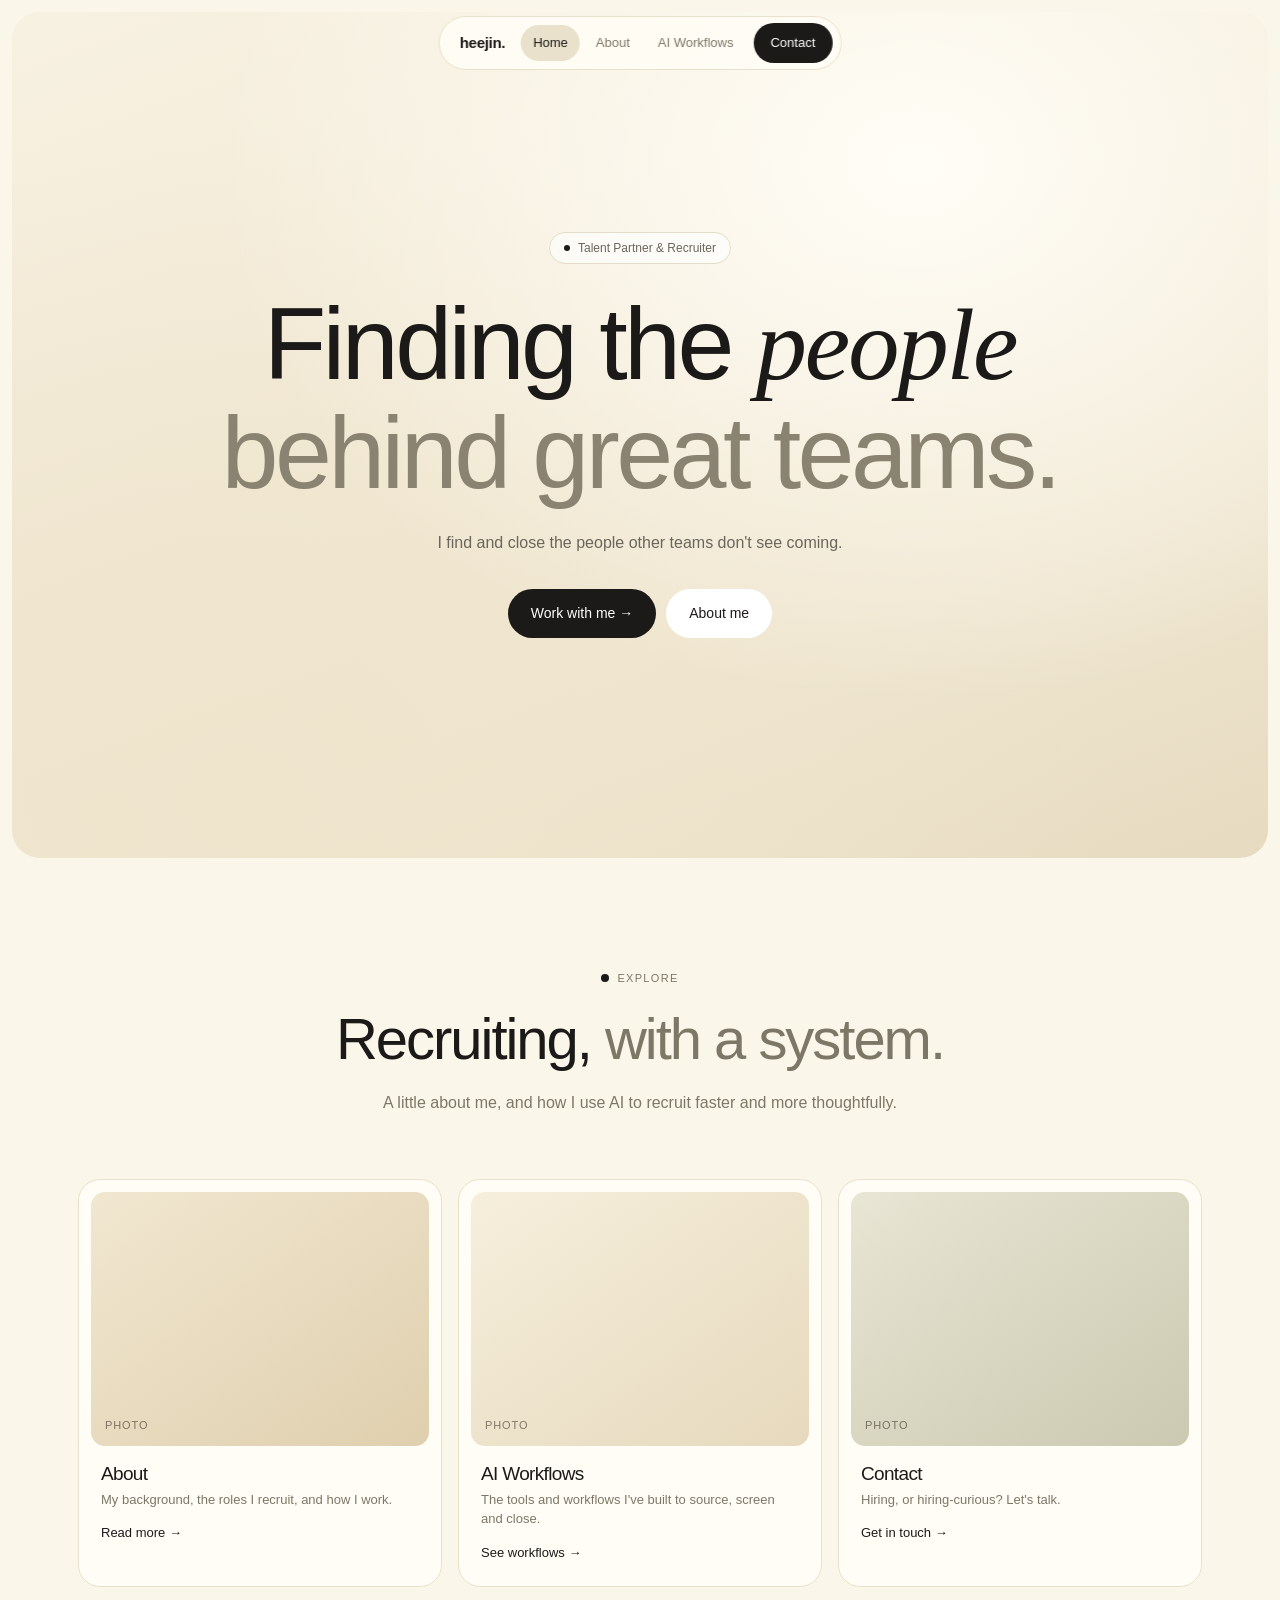
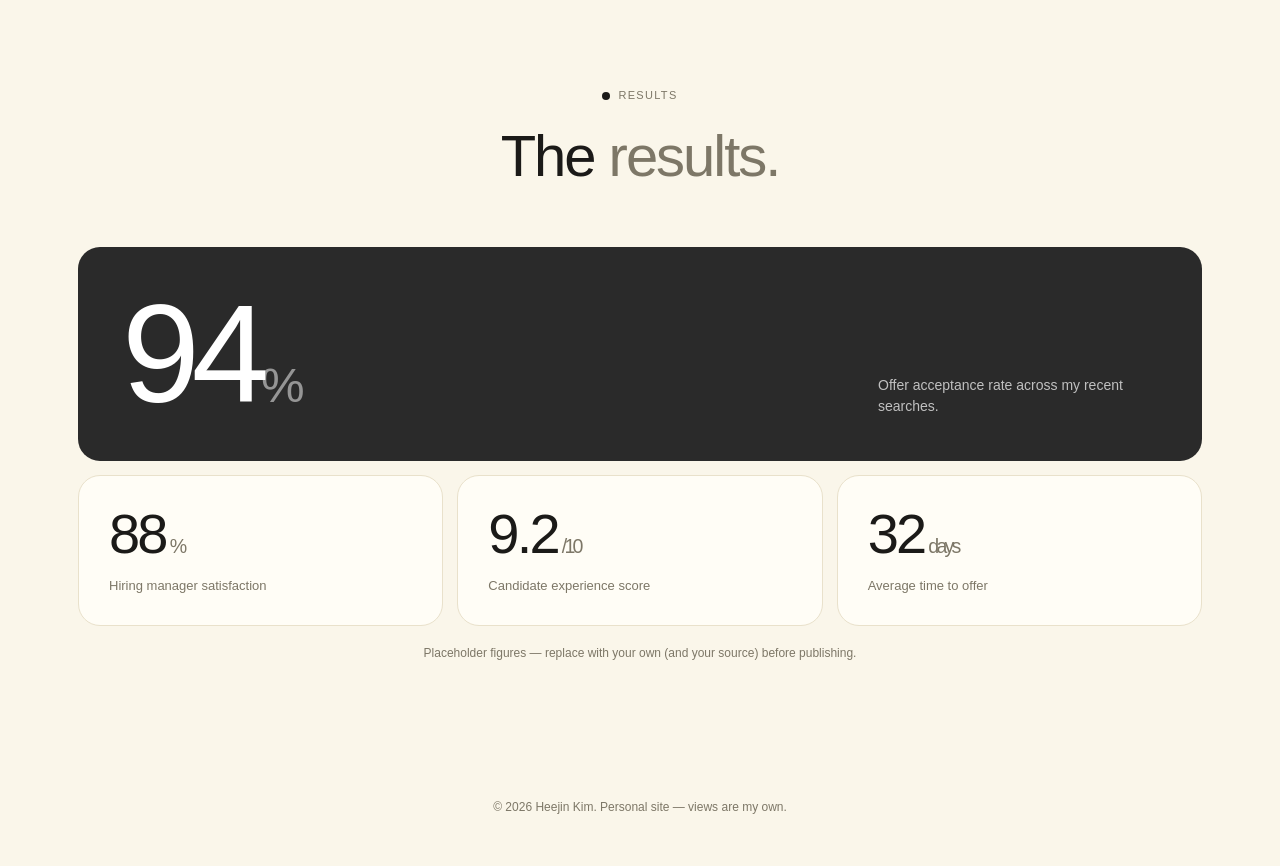
==== index.html @ 993a2339 "Add files via upload" ====
<!DOCTYPE html>
<html lang="en">
<head>
<meta charset="utf-8">
<meta name="viewport" content="width=device-width, initial-scale=1">
<meta http-equiv="Content-Security-Policy" content="default-src 'self'; style-src 'self' 'unsafe-inline'; img-src 'self' data:; script-src 'none'; object-src 'none'; base-uri 'none'; form-action 'none'">
<meta name="referrer" content="strict-origin-when-cross-origin">
<title>Heejin Kim — Talent Partner</title>
<meta name="description" content="Heejin Kim is a recruiter who builds great teams.">
<link rel="stylesheet" href="style.css">
</head>
<body>

<nav aria-label="Primary">
  <b>heejin.</b>
  <a class="l on" href="index.html" aria-current="page">Home</a>
  <a class="l" href="about.html">About</a>
  <a class="l" href="ai-workflows.html">AI Workflows</a>
  <a class="btn dark" href="contact.html">Contact</a>
</nav>

<header class="hero">
  <div class="in">
    <div class="pill">Talent Partner &amp; Recruiter</div>
    <h1>Finding the <em>people</em><br><span>behind great teams.</span></h1>
    <p>I find and close the people other teams don't see coming.</p>
    <div class="row">
      <a class="btn dark" href="contact.html">Work with me →</a>
      <a class="btn light" href="about.html">About me</a>
    </div>
  </div>
</header>

<section>
  <div class="wrap">
    <div class="eyebrow">Explore</div>
    <h2>Recruiting, <span>with a system.</span></h2>
    <p class="lede">A little about me, and how I use AI to recruit faster and more thoughtfully.</p>
    <div class="three">
      <a class="c" href="about.html"><div class="ph" data-label="Photo"></div><h3>About</h3><p>My background, the roles I recruit, and how I work.</p><span class="go">Read more →</span></a>
      <a class="c" href="ai-workflows.html"><div class="ph d2" data-label="Photo"></div><h3>AI Workflows</h3><p>The tools and workflows I've built to source, screen and close.</p><span class="go">See workflows →</span></a>
      <a class="c" href="contact.html"><div class="ph d3" data-label="Photo"></div><h3>Contact</h3><p>Hiring, or hiring-curious? Let's talk.</p><span class="go">Get in touch →</span></a>
    </div>
  </div>
</section>

<section style="padding-top:0">
  <div class="wrap">
    <div class="eyebrow">Results</div>
    <h2>The <span>results.</span></h2>
    <div class="num-hero">
      <div class="big">94<small>%</small></div>
      <p>Offer acceptance rate across my recent searches.</p>
    </div>
    <div class="stats">
      <div class="stat"><div class="n">88<small>%</small></div><p>Hiring manager satisfaction</p></div>
      <div class="stat"><div class="n">9.2<small>/10</small></div><p>Candidate experience score</p></div>
      <div class="stat"><div class="n">32<small>days</small></div><p>Average time to offer</p></div>
    </div>
    <p class="note">Placeholder figures — replace with your own (and your source) before publishing.</p>
  </div>
</section>

<footer>© 2026 Heejin Kim. Personal site — views are my own.</footer>
</body>
</html>
---- style.css ----
:root{
  --bg:#faf6ea; --card:#fffdf6; --ink:#1b1a18; --muted:#7d7767; --line:#e9e1cb;
  --tan:#d7b799; --dark:#2a2a2a; --radius:22px;
}
*{box-sizing:border-box;margin:0;padding:0}
html{scroll-behavior:smooth}
body{background:var(--bg);color:var(--ink);font-family:"Inter","Helvetica Neue",Helvetica,Arial,sans-serif;-webkit-font-smoothing:antialiased;line-height:1.5}
a{color:inherit;text-decoration:none}
.wrap{max-width:1180px;margin:0 auto;padding:0 28px}
section{padding:100px 0}
h1,h2,h3{font-weight:500;letter-spacing:-.035em;line-height:1.05}
h2{font-size:clamp(34px,5vw,58px);text-align:center}
h2 span{color:var(--muted)}
em{font-family:Georgia,"Times New Roman",serif;font-weight:400;letter-spacing:-.02em}
.eyebrow{display:flex;align-items:center;justify-content:center;gap:8px;font-size:11px;letter-spacing:.12em;text-transform:uppercase;color:var(--muted);margin-bottom:22px}
.eyebrow::before{content:"";width:8px;height:8px;border-radius:50%;background:var(--ink)}
.lede{max-width:560px;margin:22px auto 0;text-align:center;color:var(--muted);font-size:16px}
.btn{display:inline-flex;align-items:center;gap:8px;padding:13px 22px;border-radius:999px;font-size:14px;font-weight:500;border:1px solid transparent;transition:.2s}
.btn.dark{background:var(--ink);color:#fff}.btn.dark:hover{background:#000;transform:translateY(-1px)}
.btn.light{background:#fff;color:var(--ink)}.btn.light:hover{transform:translateY(-1px)}
.btn.ghost{border-color:var(--line);background:transparent}

/* nav */
nav{position:fixed;top:16px;left:50%;transform:translateX(-50%);z-index:10;display:flex;gap:4px;align-items:center;background:rgba(255,253,246,.85);backdrop-filter:blur(14px);border:1px solid var(--line);border-radius:999px;padding:6px 8px 6px 20px;white-space:nowrap}
nav b{font-weight:600;letter-spacing:-.02em;margin-right:12px;font-size:15px}
nav a.l{font-size:13px;color:var(--muted);padding:8px 12px;border-radius:999px}
nav a.l:hover,nav a.l.on{color:var(--ink)}
nav a.l.on{background:var(--line)}
nav .btn{padding:9px 16px;font-size:13px;margin-left:4px}

/* page header (inner pages) */
.phead{padding:170px 0 60px;text-align:center}
.phead h1{font-size:clamp(44px,7vw,92px)}
.phead h1 span{color:var(--muted)}

/* home hero */
.hero{margin:12px;border-radius:28px;min-height:94vh;display:flex;align-items:center;justify-content:center;text-align:center;color:var(--ink);position:relative;overflow:hidden;
  background:radial-gradient(ellipse at 72% 18%,#fffdf6 0%,transparent 55%),radial-gradient(ellipse at 18% 92%,#efe4cc 0%,transparent 60%),linear-gradient(160deg,#f7f1e1,#efe6d0 70%,#e6dbc0)}
.hero .in{position:relative;z-index:1;padding:0 24px}
.pill{display:inline-flex;gap:8px;align-items:center;background:rgba(255,255,255,.65);border:1px solid #e4dcc6;border-radius:999px;padding:6px 14px;font-size:12px;margin-bottom:26px;color:#6b665c}
.pill::before{content:"";width:6px;height:6px;border-radius:50%;background:var(--ink)}
.hero h1{font-size:clamp(46px,8vw,104px);color:var(--ink)}
.hero h1 span{color:#8a8372}
.hero p{max-width:460px;margin:24px auto 34px;color:#6b665c}
.hero .row{display:flex;gap:10px;justify-content:center;flex-wrap:wrap}
.logos{display:flex;gap:34px;justify-content:center;margin-top:60px;font-size:13px;color:#8a8372;flex-wrap:wrap;letter-spacing:.04em}

/* placeholders */
.ph{background:linear-gradient(145deg,#f1e7d0,#dfcfae);border-radius:16px;position:relative;overflow:hidden}
.ph::after{content:attr(data-label);position:absolute;left:14px;bottom:12px;font-size:11px;color:rgba(40,30,20,.55);letter-spacing:.08em;text-transform:uppercase}
.ph.d2{background:linear-gradient(145deg,#f6efdc,#e6d9bd)}
.ph.d3{background:linear-gradient(145deg,#e8e6d4,#cbc9b0)}

/* link cards (home) */
.three{display:grid;grid-template-columns:repeat(3,1fr);gap:16px;margin-top:64px}
.three .c{background:var(--card);border:1px solid var(--line);border-radius:var(--radius);padding:12px 12px 24px;transition:.2s;display:block}
a.c:hover{transform:translateY(-3px);border-color:#d6d0c2}
.three .ph{aspect-ratio:4/3;border-radius:14px}
.three h3{font-size:19px;margin:18px 10px 6px}
.three p{font-size:13px;color:var(--muted);margin:0 10px}
.three .go{display:block;font-size:13px;margin:14px 10px 0;font-weight:500}

/* numbers */
.num-hero{margin-top:60px;background:var(--dark);color:#fff;border-radius:var(--radius);padding:44px;display:flex;justify-content:space-between;align-items:flex-end;gap:30px;flex-wrap:wrap}
.num-hero .big{font-size:clamp(70px,12vw,140px);font-weight:300;letter-spacing:-.06em;line-height:.9}
.num-hero .big small{font-size:.35em;opacity:.5}
.num-hero p{max-width:280px;font-size:14px;opacity:.7}
.stats{display:grid;grid-template-columns:repeat(3,1fr);gap:14px;margin-top:14px}
.stat{background:var(--card);border:1px solid var(--line);border-radius:var(--radius);padding:30px}
.stat .n{font-size:56px;font-weight:300;letter-spacing:-.05em;line-height:1}
.stat .n small{font-size:.35em;color:var(--muted);margin-left:4px}
.stat p{color:var(--muted);font-size:13px;margin-top:14px}
.note{text-align:center;font-size:12px;color:var(--muted);margin-top:18px}

/* about */
.spec{display:grid;grid-template-columns:1fr 1fr;gap:56px;align-items:start}
.spec h2{text-align:left}
.spec .ph{aspect-ratio:4/5;border-radius:var(--radius)}
.spec .body p{color:var(--muted);margin-top:18px;max-width:480px}
.tags{display:flex;gap:8px;flex-wrap:wrap;margin:26px 0}
.tags span{font-size:11px;letter-spacing:.06em;text-transform:uppercase;border:1px solid var(--line);background:var(--card);padding:6px 12px;border-radius:8px;color:var(--muted)}
dl{display:grid;grid-template-columns:110px 1fr;gap:0;margin-top:30px}
dt,dd{padding:14px 0;border-top:1px solid var(--line);font-size:13px}
dt{color:var(--muted);text-transform:uppercase;letter-spacing:.08em;font-size:11px;padding-top:16px}
.team{display:grid;grid-template-columns:repeat(4,1fr);gap:16px;margin-top:64px}
.team .ph{aspect-ratio:3/4}
.team .ix{font-size:12px;color:#c7c2b6;margin-bottom:8px}
.team b{display:block;font-weight:500;font-size:15px;margin-top:12px}
.team span{font-size:12px;color:var(--muted)}
.vals{display:grid;grid-template-columns:repeat(3,1fr);gap:14px;margin-top:60px}
.vals div{background:var(--card);border:1px solid var(--line);border-radius:var(--radius);padding:30px}
.vals h3{font-size:20px;margin-bottom:10px}
.vals p{font-size:14px;color:var(--muted)}

/* AI workflows */
.wf{max-width:900px;margin:60px auto 0}
.w{display:grid;grid-template-columns:60px 1fr auto;gap:24px;padding:30px 0;border-top:1px solid var(--line);align-items:start}
.w:last-child{border-bottom:1px solid var(--line)}
.w .ix{font-size:12px;color:#b5b0a3;padding-top:6px}
.w h3{font-size:24px;margin-bottom:8px}
.w p{color:var(--muted);font-size:14px;max-width:520px}
.w .t{font-size:11px;border:1px solid var(--line);padding:4px 10px;border-radius:999px;color:var(--muted);white-space:nowrap}
.guard{margin:60px auto 0;max-width:900px;background:var(--dark);color:#fff;border-radius:var(--radius);padding:40px}
.guard h3{font-size:26px;margin-bottom:10px}
.guard p{opacity:.7;font-size:14px;max-width:560px}

/* contact */
.cta{background:var(--card);border:1px solid var(--line);border-radius:var(--radius);padding:64px 24px;text-align:center;max-width:800px;margin:0 auto}
.cta h2{font-size:clamp(32px,4.5vw,52px)}
.cta .row{display:flex;gap:10px;justify-content:center;margin-top:28px;flex-wrap:wrap}
footer{padding:36px 0 50px;text-align:center;font-size:12px;color:var(--muted)}

@media(max-width:860px){
  section{padding:70px 0}
  nav{padding-left:14px}nav b{display:none}
  nav a.l{padding:8px 9px;font-size:12px}
  .three,.stats,.vals{grid-template-columns:1fr}
  .team{grid-template-columns:1fr 1fr}
  .spec{grid-template-columns:1fr}
  .w{grid-template-columns:1fr;gap:8px}
  .xobj{width:60vw;right:-14%}.hero .sub{top:48%;max-width:60vw}
}
@media(prefers-reduced-motion:reduce){html{scroll-behavior:auto}.btn,.three .c{transition:none}}
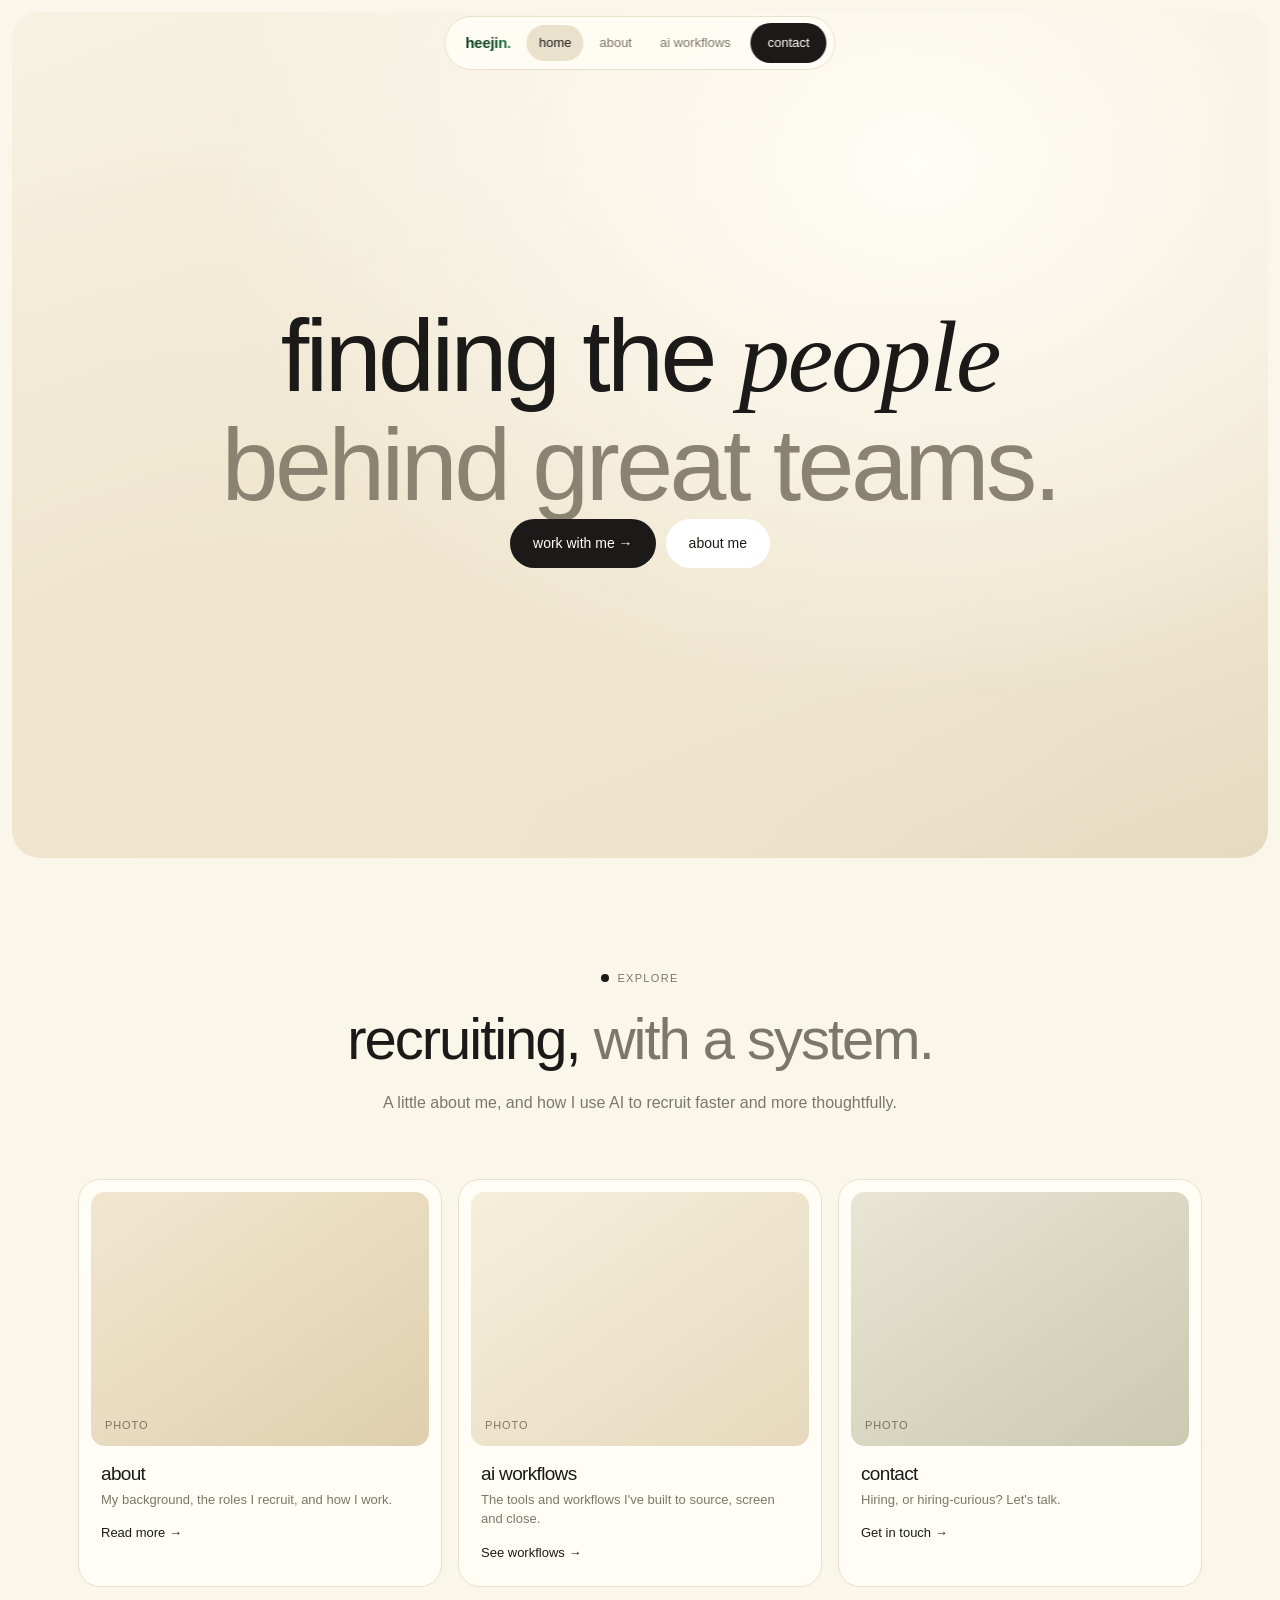
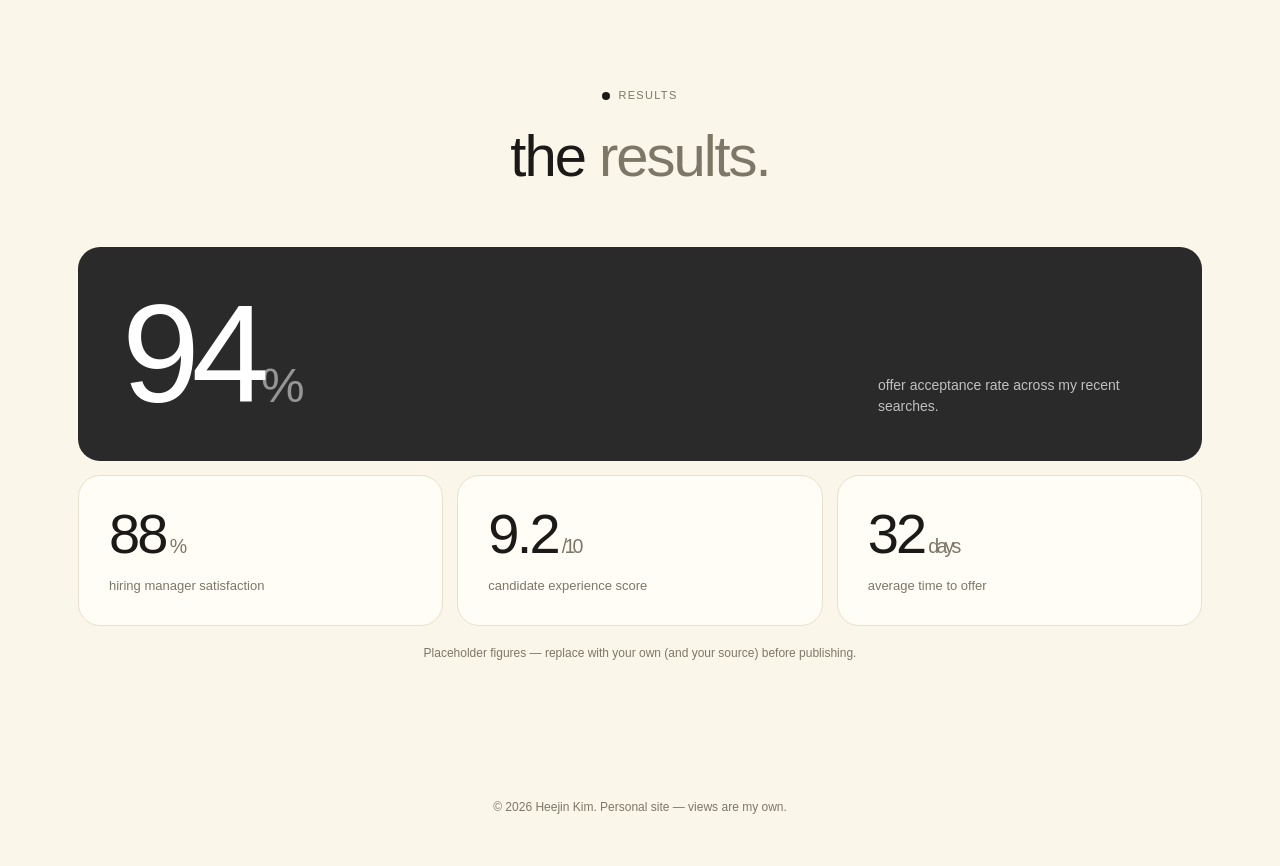
==== commit 33dcb377: "Add files via upload" ====
--- a/index.html
+++ b/index.html
@@ -12,7 +12,7 @@
 <body>
 
 <nav aria-label="Primary">
-  <b>heejin.</b>
+  <b class="name">heejin.</b>
   <a class="l on" href="index.html" aria-current="page">Home</a>
   <a class="l" href="about.html">About</a>
   <a class="l" href="ai-workflows.html">AI Workflows</a>
@@ -21,9 +21,7 @@
 
 <header class="hero">
   <div class="in">
-    <div class="pill">Talent Partner &amp; Recruiter</div>
     <h1>Finding the <em>people</em><br><span>behind great teams.</span></h1>
-    <p>I find and close the people other teams don't see coming.</p>
     <div class="row">
       <a class="btn dark" href="contact.html">Work with me →</a>
       <a class="btn light" href="about.html">About me</a>
--- a/style.css
+++ b/style.css
@@ -121,3 +121,39 @@
   .xobj{width:60vw;right:-14%}.hero .sub{top:48%;max-width:60vw}
 }
 @media(prefers-reduced-motion:reduce){html{scroll-behavior:auto}.btn,.three .c{transition:none}}
+
+/* lowercase headings, labels, nav and buttons */
+h1,h2,h3,.eyebrow,nav,.btn,.team b,.w .t,.tags span,.stat p,.num-hero p,dt{text-transform:lowercase}
+
+/* flip cards (about > roles) */
+.team .card{perspective:1200px;aspect-ratio:3/4;outline:none;cursor:default}
+.team .inner{position:relative;width:100%;height:100%;transform-style:preserve-3d;transition:transform .7s cubic-bezier(.2,.7,.2,1)}
+.team .card:hover .inner,.team .card:focus .inner,.team .card:focus-within .inner{transform:rotateY(180deg)}
+.team .face{position:absolute;inset:0;border-radius:var(--radius);-webkit-backface-visibility:hidden;backface-visibility:hidden;padding:26px}
+.team .front{aspect-ratio:auto;display:flex;align-items:flex-end}
+.team .front::after{display:none}
+.team .front h3{font-size:clamp(22px,2.2vw,30px);line-height:1.1}
+.team .back{transform:rotateY(180deg);background:var(--card);border:1px solid var(--line);display:flex;align-items:center}
+.team .back ul{list-style:none;display:grid;gap:10px}
+.team .back li{font-size:14px;letter-spacing:-.01em;padding-bottom:10px;border-bottom:1px solid var(--line)}
+.team .back li:last-child{border-bottom:0;padding-bottom:0}
+.team .card:focus-visible .face{outline:2px solid var(--ink);outline-offset:3px}
+@media(prefers-reduced-motion:reduce){.team .inner{transition:none}}
+
+/* eyebrow labels (dot + small text) stay uppercase */
+.eyebrow{text-transform:uppercase}
+
+/* forest green, shiny name */
+.name,.phead h1 span.name,h2 span.name{
+  background:linear-gradient(110deg,#0b3a1f 0%,#14532d 30%,#3f9a63 46%,#14532d 58%,#0b3a1f 80%,#14532d 100%);
+  background-size:250% 100%;background-position:0% 50%;
+  -webkit-background-clip:text;background-clip:text;-webkit-text-fill-color:transparent;color:#14532d;
+  animation:shine 5s ease-in-out infinite}
+@keyframes shine{0%,100%{background-position:0% 50%}50%{background-position:100% 50%}}
+@media(prefers-reduced-motion:reduce){.name{animation:none}}
+
+/* card backs: smaller text so every role list fits */
+.team .back{padding:18px 20px}
+.team .back ul{gap:7px;width:100%}
+.team .back li{font-size:clamp(11px,1.05vw,13px);line-height:1.25;padding-bottom:7px}
+@media(max-width:860px){.team .back li{font-size:12px}}
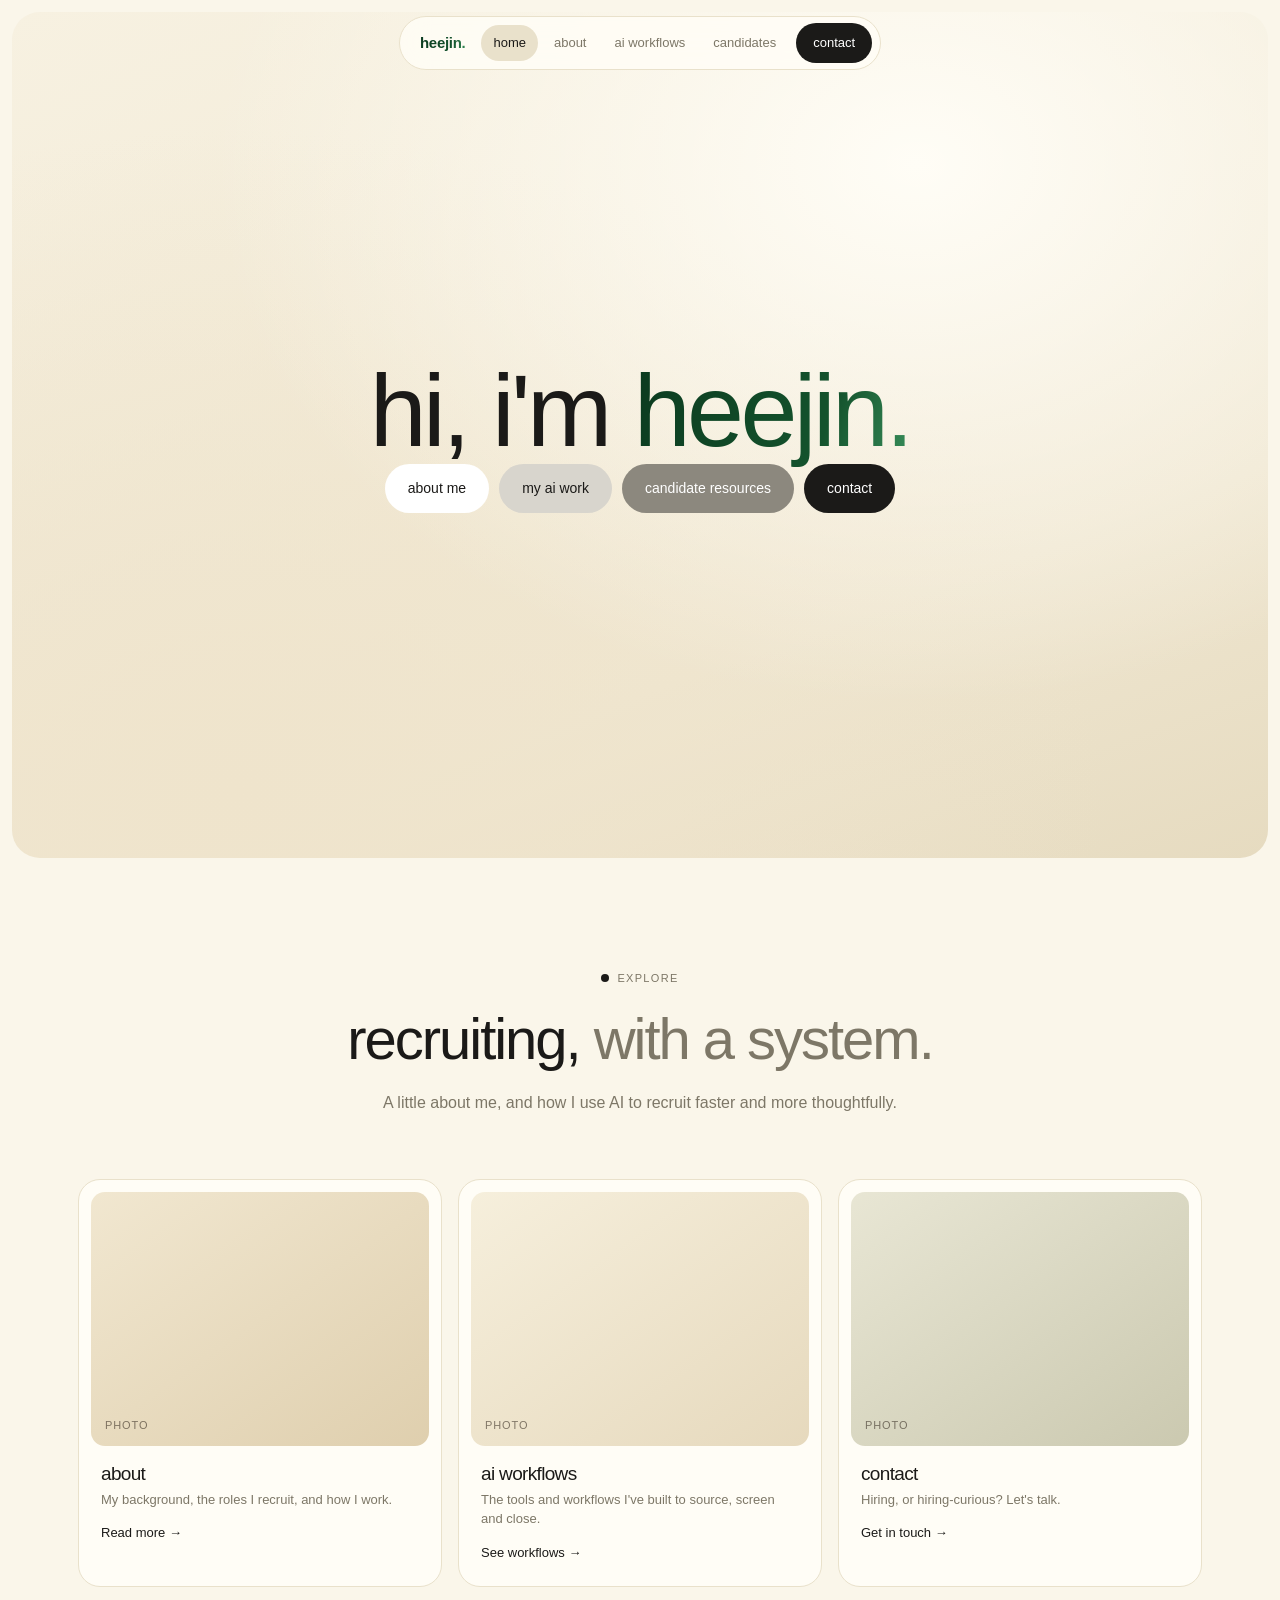
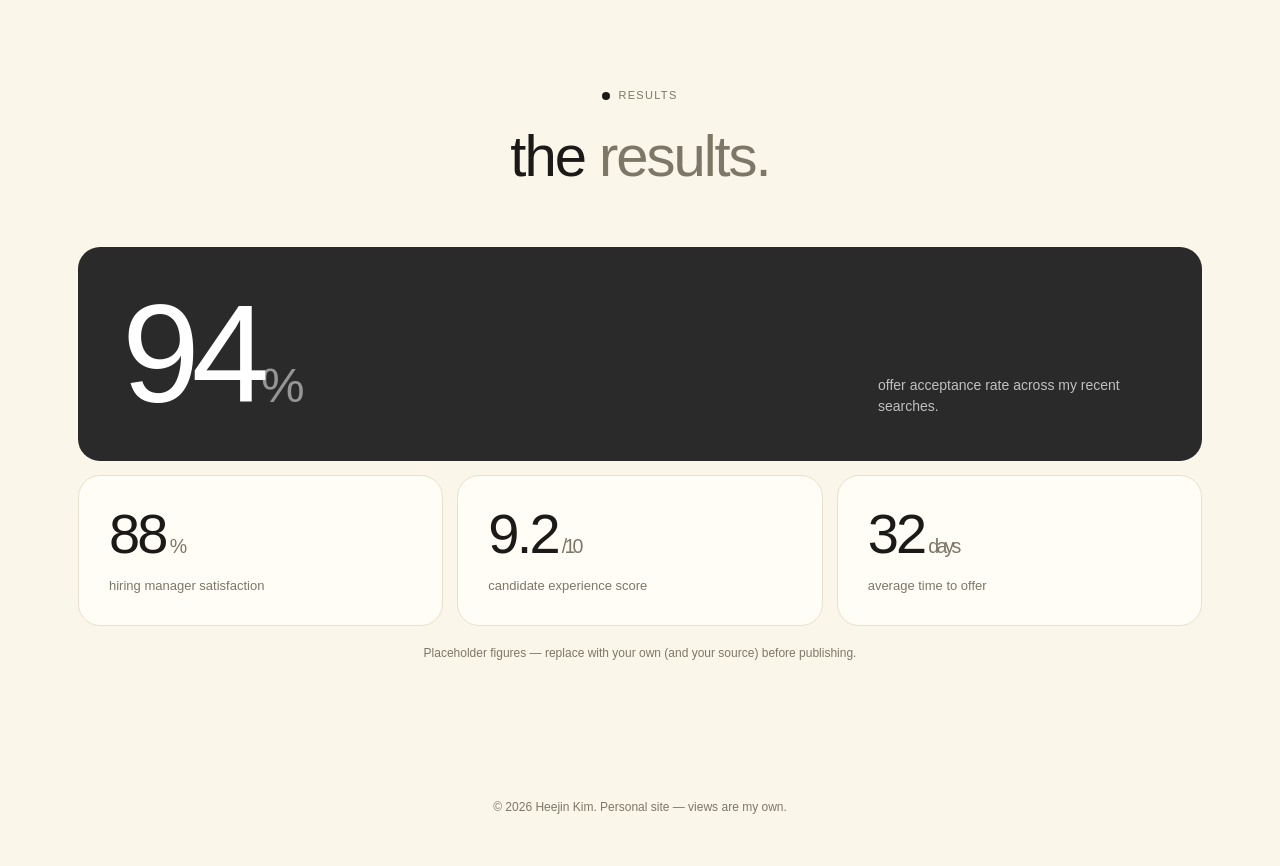
==== commit d5e1fa0d: "Add files via upload" ====
--- a/index.html
+++ b/index.html
@@ -16,15 +16,18 @@
   <a class="l on" href="index.html" aria-current="page">Home</a>
   <a class="l" href="about.html">About</a>
   <a class="l" href="ai-workflows.html">AI Workflows</a>
+  <a class="l" href="#">Candidates</a>
   <a class="btn dark" href="contact.html">Contact</a>
 </nav>
 
 <header class="hero">
   <div class="in">
-    <h1>Finding the <em>people</em><br><span>behind great teams.</span></h1>
+    <h1>hi, i'm <span class="name">heejin.</span></h1>
     <div class="row">
-      <a class="btn dark" href="contact.html">Work with me →</a>
       <a class="btn light" href="about.html">About me</a>
+      <a class="btn gray-l" href="ai-workflows.html">My AI work</a>
+      <a class="btn gray-m" href="#">Candidate resources</a>
+      <a class="btn dark" href="contact.html">Contact</a>
     </div>
   </div>
 </header>
--- a/style.css
+++ b/style.css
@@ -157,3 +157,14 @@
 .team .back ul{gap:7px;width:100%}
 .team .back li{font-size:clamp(11px,1.05vw,13px);line-height:1.25;padding-bottom:7px}
 @media(max-width:860px){.team .back li{font-size:12px}}
+
+/* misc card has 9 items: tighten further */
+.team .card:last-child .back{padding:14px 18px}
+.team .card:last-child .back ul{gap:4px}
+.team .card:last-child .back li{font-size:clamp(10px,.95vw,12px);line-height:1.2;padding-bottom:4px}
+
+/* gray buttons */
+.btn.gray-l{background:#d8d5cd;color:var(--ink)}.btn.gray-l:hover{background:#cdcac1;transform:translateY(-1px)}
+.btn.gray-m{background:#8c887e;color:#fff}.btn.gray-m:hover{background:#7d796f;transform:translateY(-1px)}
+
+@media(max-width:600px){nav{padding:6px 6px 6px 8px;gap:0}nav a.l{padding:8px 7px;font-size:11px}nav .btn{padding:8px 12px;font-size:11px}}
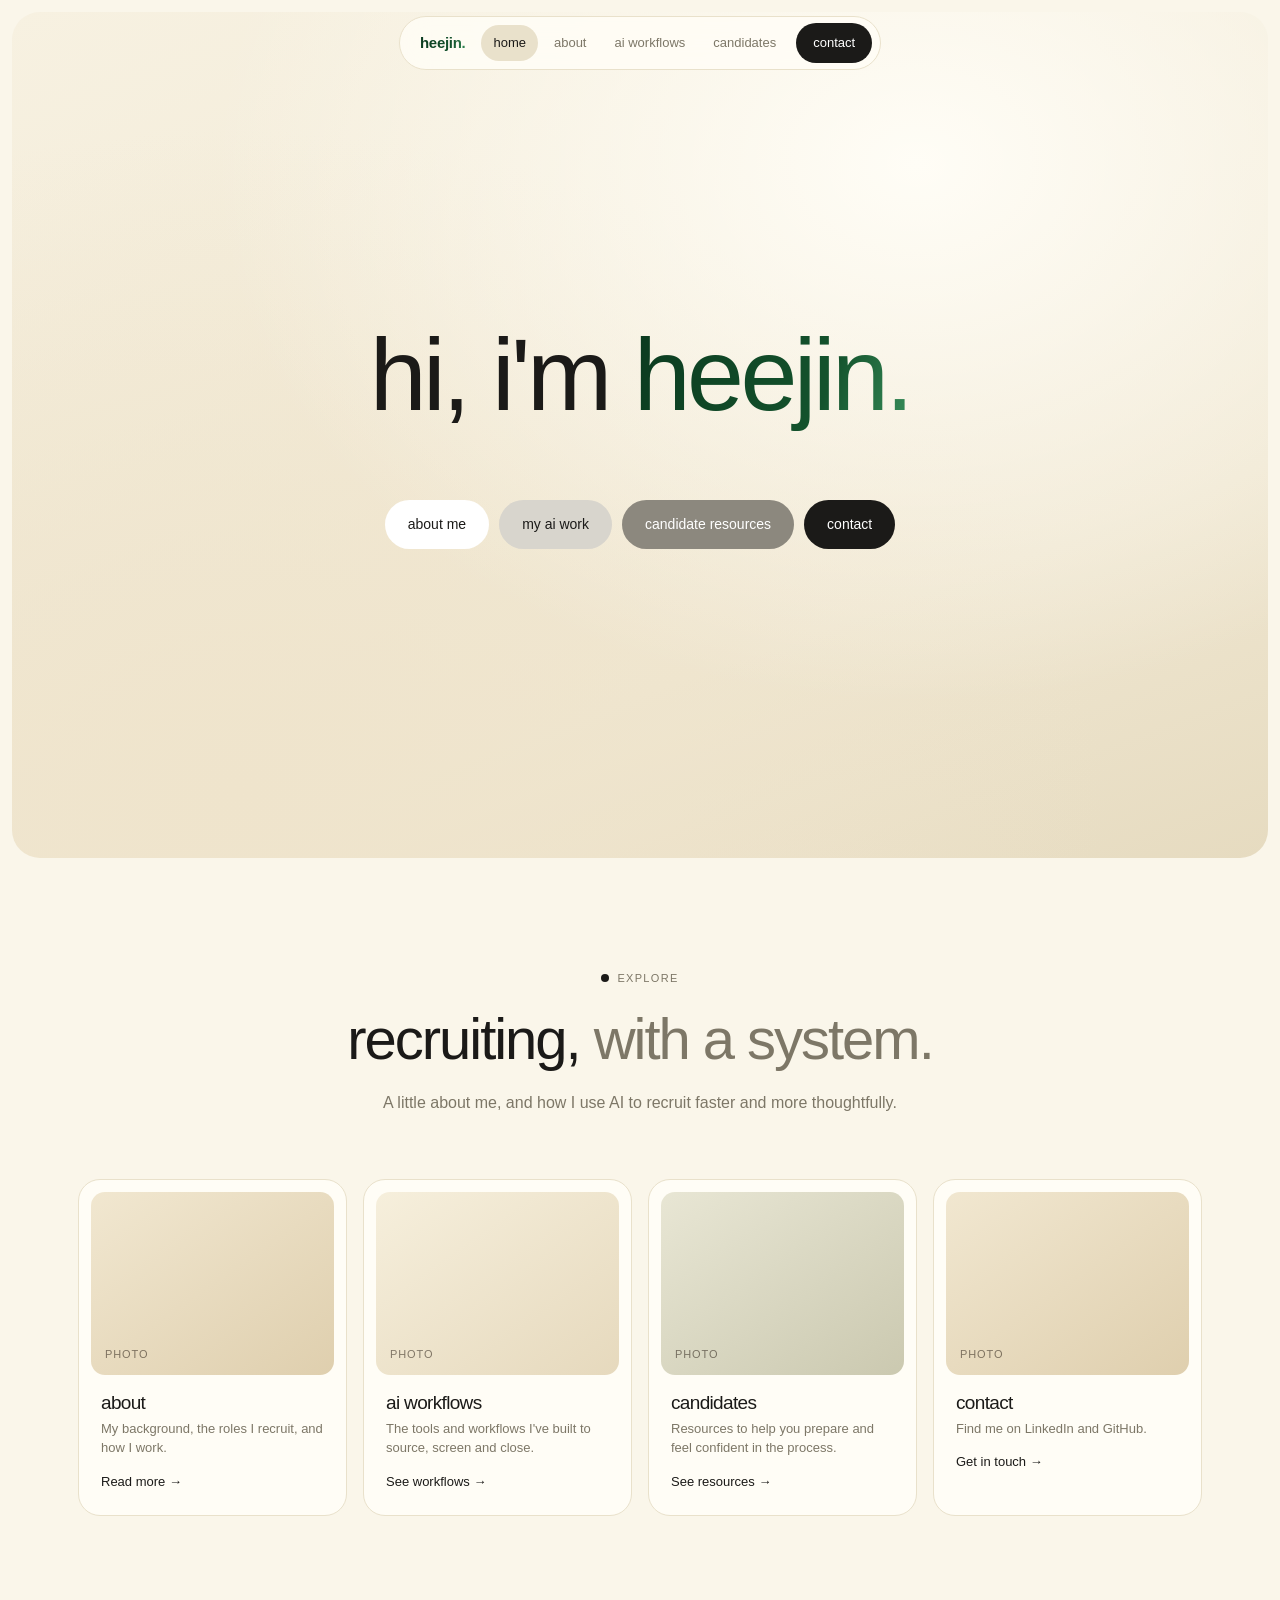
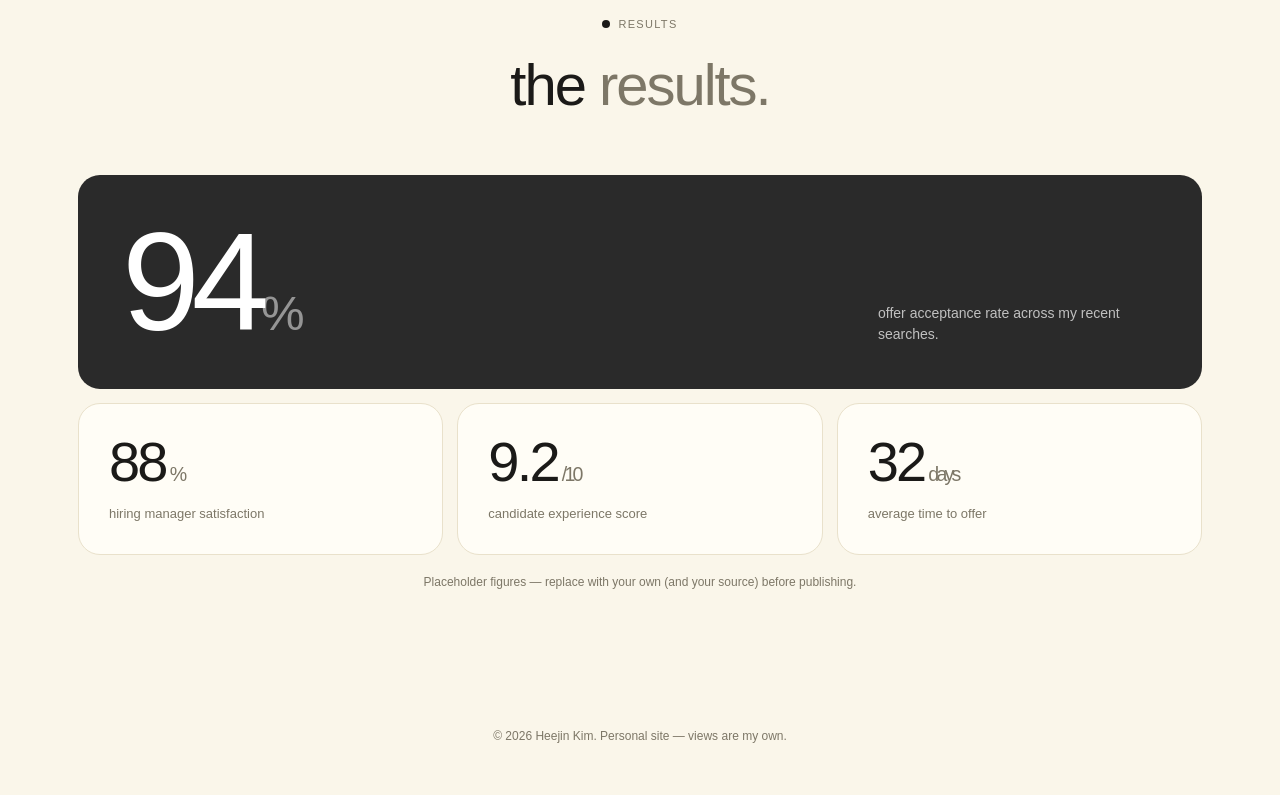
==== commit 9e70258b: "Add files via upload" ====
--- a/index.html
+++ b/index.html
@@ -37,10 +37,11 @@
     <div class="eyebrow">Explore</div>
     <h2>Recruiting, <span>with a system.</span></h2>
     <p class="lede">A little about me, and how I use AI to recruit faster and more thoughtfully.</p>
-    <div class="three">
+    <div class="three four">
       <a class="c" href="about.html"><div class="ph" data-label="Photo"></div><h3>About</h3><p>My background, the roles I recruit, and how I work.</p><span class="go">Read more →</span></a>
       <a class="c" href="ai-workflows.html"><div class="ph d2" data-label="Photo"></div><h3>AI Workflows</h3><p>The tools and workflows I've built to source, screen and close.</p><span class="go">See workflows →</span></a>
-      <a class="c" href="contact.html"><div class="ph d3" data-label="Photo"></div><h3>Contact</h3><p>Hiring, or hiring-curious? Let's talk.</p><span class="go">Get in touch →</span></a>
+      <a class="c" href="#"><div class="ph d3" data-label="Photo"></div><h3>Candidates</h3><p>Resources to help you prepare and feel confident in the process.</p><span class="go">See resources →</span></a>
+      <a class="c" href="contact.html"><div class="ph" data-label="Photo"></div><h3>Contact</h3><p>Find me on LinkedIn and GitHub.</p><span class="go">Get in touch →</span></a>
     </div>
   </div>
 </section>
--- a/style.css
+++ b/style.css
@@ -168,3 +168,26 @@
 .btn.gray-m{background:#8c887e;color:#fff}.btn.gray-m:hover{background:#7d796f;transform:translateY(-1px)}
 
 @media(max-width:600px){nav{padding:6px 6px 6px 8px;gap:0}nav a.l{padding:8px 7px;font-size:11px}nav .btn{padding:8px 12px;font-size:11px}}
+
+/* front of role cards: same shiny forest green as the name */
+.team .front h3{
+  background:linear-gradient(110deg,#0b3a1f 0%,#14532d 30%,#3f9a63 46%,#14532d 58%,#0b3a1f 80%,#14532d 100%);
+  background-size:250% 100%;background-position:0% 50%;
+  -webkit-background-clip:text;background-clip:text;-webkit-text-fill-color:transparent;color:#14532d;
+  animation:shine 5s ease-in-out infinite}
+@media(prefers-reduced-motion:reduce){.team .front h3{animation:none}}
+
+/* solid forest green button (no shine) */
+.btn.green{background:#14532d;color:#fff}.btn.green:hover{background:#0b3a1f;transform:translateY(-1px)}
+
+/* inverse of .btn.green: white with forest green text */
+.btn.green-inv{background:#fff;color:#14532d;border-color:#14532d}.btn.green-inv:hover{background:#eef5f0;transform:translateY(-1px)}
+
+/* home hero: space between headline and buttons */
+.hero h1{padding-bottom:.12em}
+.hero .row{margin-top:clamp(36px,5vw,60px)}
+
+/* home: four link cards */
+.three.four{grid-template-columns:repeat(4,1fr)}
+@media(max-width:1000px){.three.four{grid-template-columns:1fr 1fr}}
+@media(max-width:600px){.three.four{grid-template-columns:1fr}}
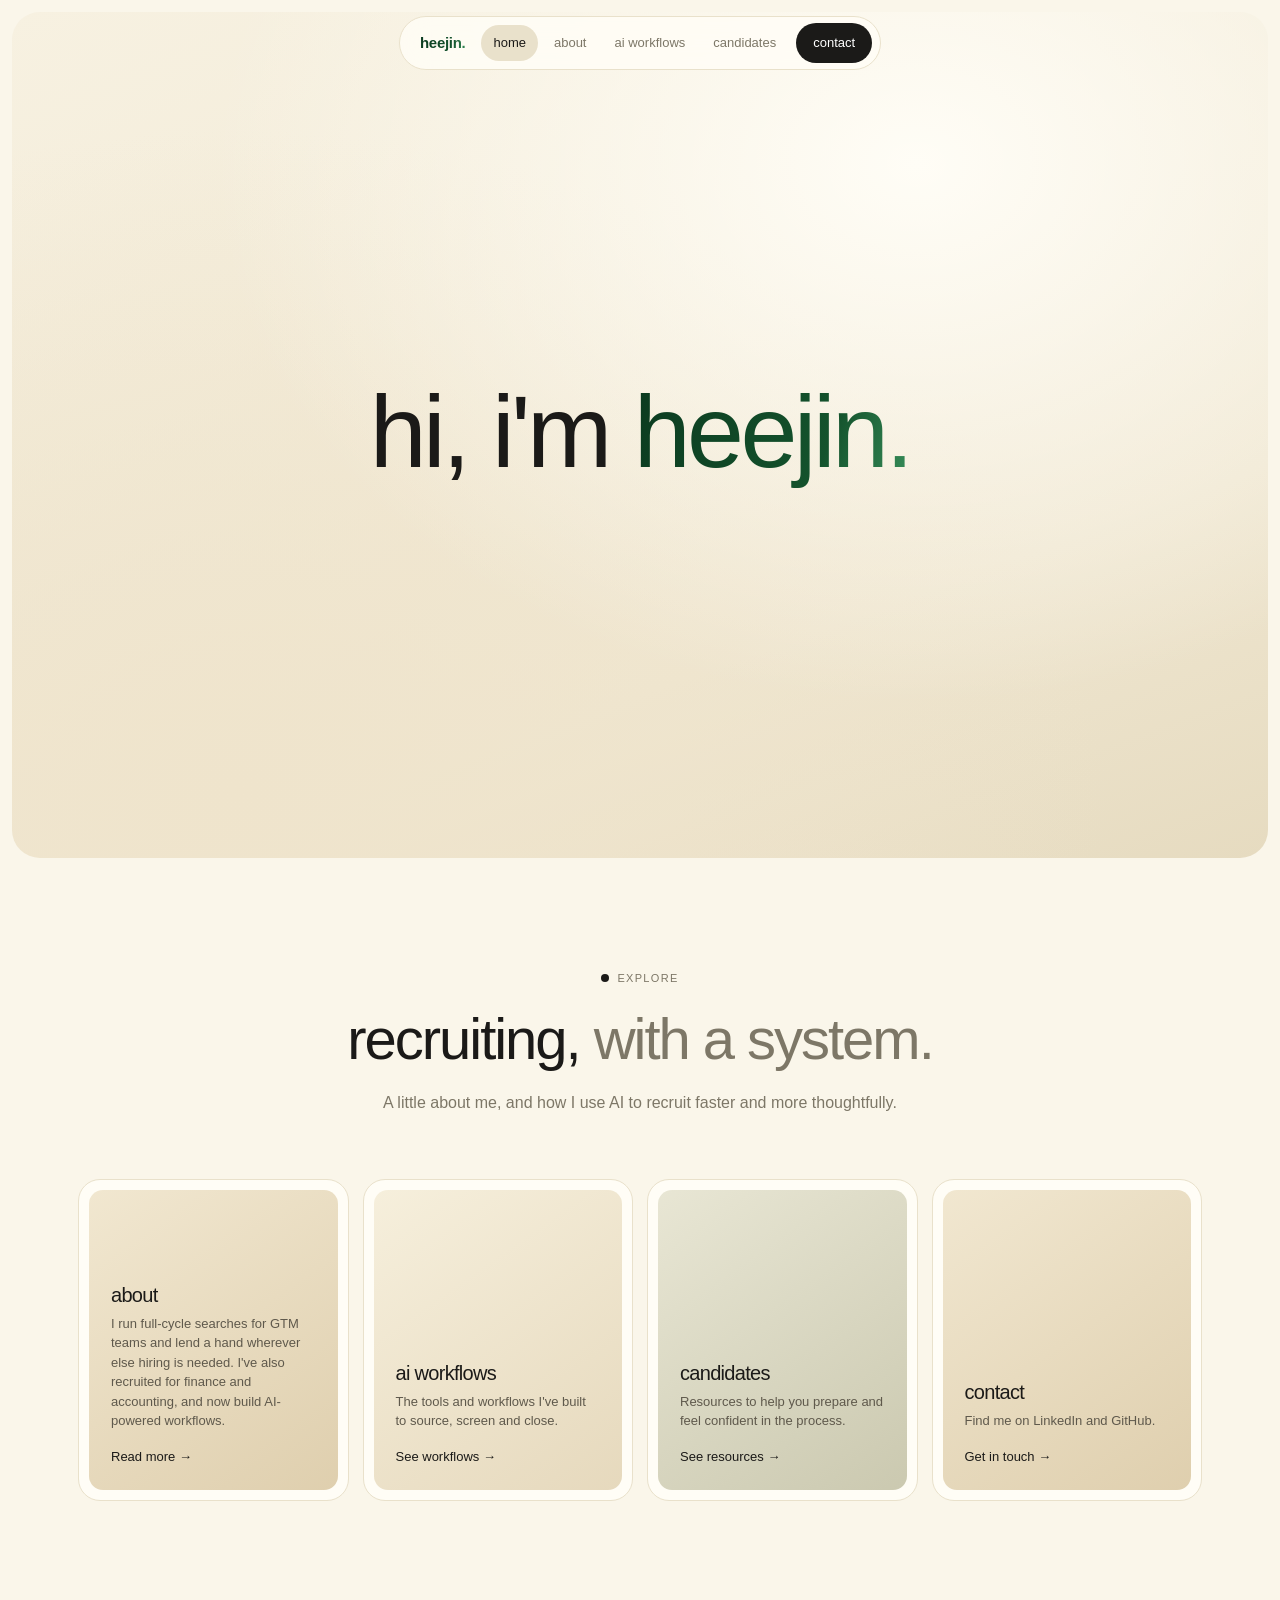
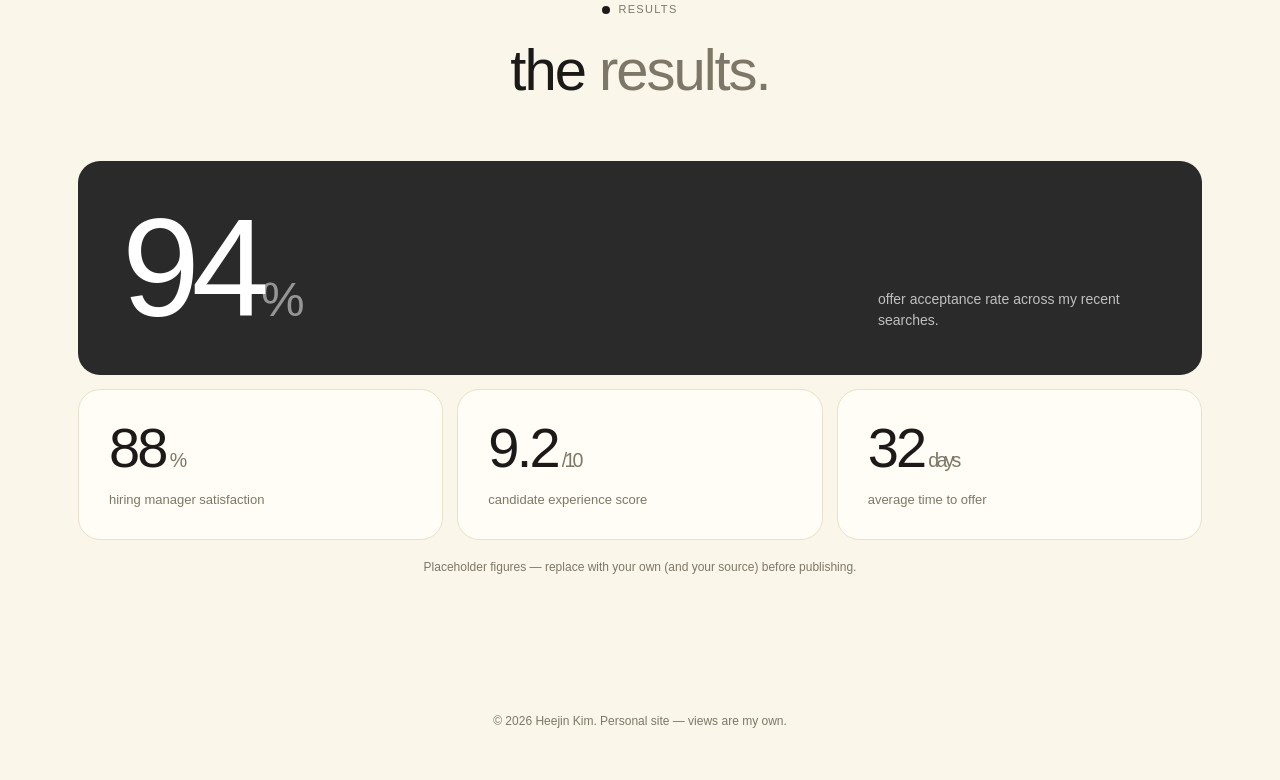
==== commit bdfc396b: "Add files via upload" ====
--- a/index.html
+++ b/index.html
@@ -23,13 +23,7 @@
 <header class="hero">
   <div class="in">
     <h1>hi, i'm <span class="name">heejin.</span></h1>
-    <div class="row">
-      <a class="btn light" href="about.html">About me</a>
-      <a class="btn gray-l" href="ai-workflows.html">My AI work</a>
-      <a class="btn gray-m" href="#">Candidate resources</a>
-      <a class="btn dark" href="contact.html">Contact</a>
-    </div>
-  </div>
+</div>
 </header>
 
 <section>
@@ -38,10 +32,10 @@
     <h2>Recruiting, <span>with a system.</span></h2>
     <p class="lede">A little about me, and how I use AI to recruit faster and more thoughtfully.</p>
     <div class="three four">
-      <a class="c" href="about.html"><div class="ph" data-label="Photo"></div><h3>About</h3><p>My background, the roles I recruit, and how I work.</p><span class="go">Read more →</span></a>
-      <a class="c" href="ai-workflows.html"><div class="ph d2" data-label="Photo"></div><h3>AI Workflows</h3><p>The tools and workflows I've built to source, screen and close.</p><span class="go">See workflows →</span></a>
-      <a class="c" href="#"><div class="ph d3" data-label="Photo"></div><h3>Candidates</h3><p>Resources to help you prepare and feel confident in the process.</p><span class="go">See resources →</span></a>
-      <a class="c" href="contact.html"><div class="ph" data-label="Photo"></div><h3>Contact</h3><p>Find me on LinkedIn and GitHub.</p><span class="go">Get in touch →</span></a>
+      <a class="c" href="about.html"><div class="ph tile" data-label=""><h3>About</h3><p>I run full-cycle searches for GTM teams and lend a hand wherever else hiring is needed. I've also recruited for finance and accounting, and now build AI-powered workflows.</p><span class="go">Read more →</span></div></a>
+      <a class="c" href="ai-workflows.html"><div class="ph d2 tile" data-label=""><h3>AI Workflows</h3><p>The tools and workflows I've built to source, screen and close.</p><span class="go">See workflows →</span></div></a>
+      <a class="c" href="#"><div class="ph d3 tile" data-label=""><h3>Candidates</h3><p>Resources to help you prepare and feel confident in the process.</p><span class="go">See resources →</span></div></a>
+      <a class="c" href="contact.html"><div class="ph tile" data-label=""><h3>Contact</h3><p>Find me on LinkedIn and GitHub.</p><span class="go">Get in touch →</span></div></a>
     </div>
   </div>
 </section>
--- a/style.css
+++ b/style.css
@@ -188,6 +188,29 @@
 .hero .row{margin-top:clamp(36px,5vw,60px)}
 
 /* home: four link cards */
-.three.four{grid-template-columns:repeat(4,1fr)}
-@media(max-width:1000px){.three.four{grid-template-columns:1fr 1fr}}
+.three.four{grid-template-columns:repeat(4,1fr);gap:14px}.three.four .c{padding:10px 10px 22px}.three.four h3{font-size:17px}
+@media(max-width:900px){.three.four{grid-template-columns:1fr 1fr}}
 @media(max-width:600px){.three.four{grid-template-columns:1fr}}
+
+/* home hero: halve the gap between headline and buttons */
+.hero h1{padding-bottom:.06em}
+.hero .row{margin-top:clamp(18px,2.5vw,30px)}
+
+/* home cards: colour fills the card, text sits on top, white frame stays */
+.three.four .tile{aspect-ratio:auto;min-height:300px;border-radius:14px;padding:24px 22px;display:flex;flex-direction:column;justify-content:flex-end}
+.three.four .tile::after{display:none}
+.three.four .tile h3{margin:0 0 8px;font-size:20px}
+.three.four .tile p{margin:0;color:#5f594c}
+.three.four .tile .go{margin:16px 0 0}
+.three.four .c{padding:10px}
+
+/* ai workflows: tools row */
+.tools{max-width:900px;margin:90px auto 0;text-align:center}
+.tools h2{font-size:clamp(28px,4vw,44px)}
+.tools .tags{justify-content:center;gap:10px;margin-top:30px}
+.tools .tags span{font-size:13px;letter-spacing:0;text-transform:none;padding:10px 18px;border-radius:999px;color:var(--ink)}
+
+/* how i work: four cards */
+.vals{grid-template-columns:repeat(4,1fr)}
+@media(max-width:1000px){.vals{grid-template-columns:1fr 1fr}}
+@media(max-width:600px){.vals{grid-template-columns:1fr}}
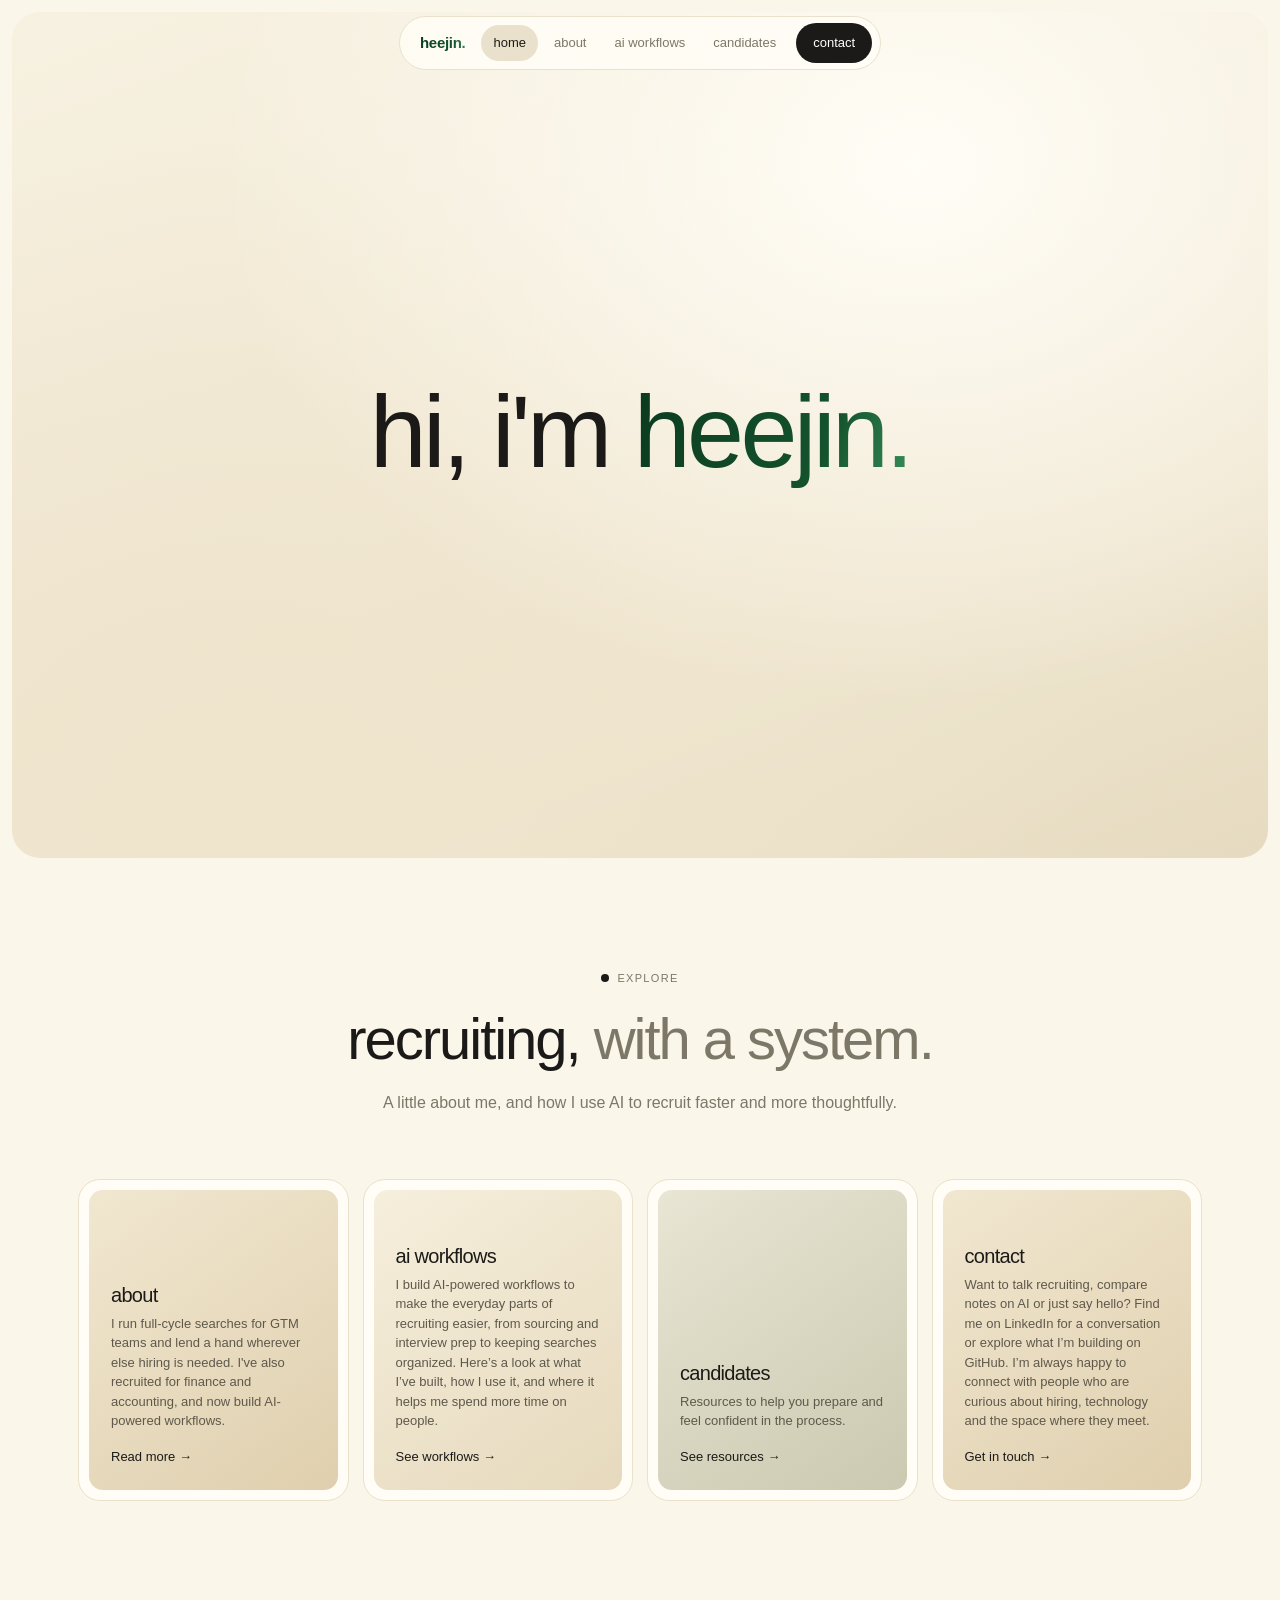
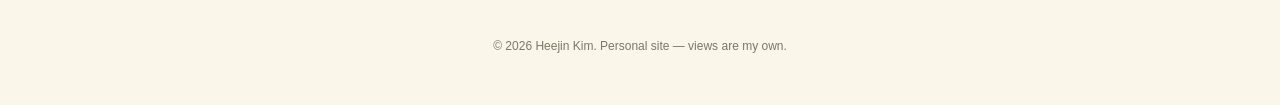
==== commit 38cf9f1e: "Add files via upload" ====
--- a/index.html
+++ b/index.html
@@ -33,27 +33,10 @@
     <p class="lede">A little about me, and how I use AI to recruit faster and more thoughtfully.</p>
     <div class="three four">
       <a class="c" href="about.html"><div class="ph tile" data-label=""><h3>About</h3><p>I run full-cycle searches for GTM teams and lend a hand wherever else hiring is needed. I've also recruited for finance and accounting, and now build AI-powered workflows.</p><span class="go">Read more →</span></div></a>
-      <a class="c" href="ai-workflows.html"><div class="ph d2 tile" data-label=""><h3>AI Workflows</h3><p>The tools and workflows I've built to source, screen and close.</p><span class="go">See workflows →</span></div></a>
+      <a class="c" href="ai-workflows.html"><div class="ph d2 tile" data-label=""><h3>AI Workflows</h3><p>I build AI-powered workflows to make the everyday parts of recruiting easier, from sourcing and interview prep to keeping searches organized. Here’s a look at what I’ve built, how I use it, and where it helps me spend more time on people.</p><span class="go">See workflows →</span></div></a>
       <a class="c" href="#"><div class="ph d3 tile" data-label=""><h3>Candidates</h3><p>Resources to help you prepare and feel confident in the process.</p><span class="go">See resources →</span></div></a>
-      <a class="c" href="contact.html"><div class="ph tile" data-label=""><h3>Contact</h3><p>Find me on LinkedIn and GitHub.</p><span class="go">Get in touch →</span></div></a>
+      <a class="c" href="contact.html"><div class="ph tile" data-label=""><h3>Contact</h3><p>Want to talk recruiting, compare notes on AI or just say hello? Find me on LinkedIn for a conversation or explore what I’m building on GitHub. I’m always happy to connect with people who are curious about hiring, technology and the space where they meet.</p><span class="go">Get in touch →</span></div></a>
     </div>
-  </div>
-</section>
-
-<section style="padding-top:0">
-  <div class="wrap">
-    <div class="eyebrow">Results</div>
-    <h2>The <span>results.</span></h2>
-    <div class="num-hero">
-      <div class="big">94<small>%</small></div>
-      <p>Offer acceptance rate across my recent searches.</p>
-    </div>
-    <div class="stats">
-      <div class="stat"><div class="n">88<small>%</small></div><p>Hiring manager satisfaction</p></div>
-      <div class="stat"><div class="n">9.2<small>/10</small></div><p>Candidate experience score</p></div>
-      <div class="stat"><div class="n">32<small>days</small></div><p>Average time to offer</p></div>
-    </div>
-    <p class="note">Placeholder figures — replace with your own (and your source) before publishing.</p>
   </div>
 </section>
 
--- a/style.css
+++ b/style.css
@@ -214,3 +214,28 @@
 .vals{grid-template-columns:repeat(4,1fr)}
 @media(max-width:1000px){.vals{grid-template-columns:1fr 1fr}}
 @media(max-width:600px){.vals{grid-template-columns:1fr}}
+
+/* how i work: five cards */
+.vals{grid-template-columns:repeat(5,1fr);gap:12px}
+.vals div{padding:24px 20px}
+.vals h3{font-size:18px}
+@media(max-width:1100px){.vals{grid-template-columns:1fr 1fr}}
+@media(max-width:600px){.vals{grid-template-columns:1fr}}
+
+/* about portrait */
+.portrait{display:block;width:100%;aspect-ratio:4/5;object-fit:cover;object-position:50% 20%;border-radius:var(--radius)}
+
+/* about portrait: smaller, shorter than the text beside it */
+.spec{grid-template-columns:minmax(0,340px) 1fr;gap:64px}
+.portrait{aspect-ratio:1/1;max-width:340px;object-position:50% 25%}
+@media(max-width:860px){.spec{grid-template-columns:1fr}.portrait{max-width:300px}}
+
+/* keep the portrait square (the HTML height attribute was stretching it) */
+.portrait{height:auto}
+
+/* portrait: show the whole photo at its natural shape, just smaller */
+.portrait{width:100%;max-width:300px;height:auto;aspect-ratio:auto;object-fit:contain;border-radius:var(--radius)}
+@media(max-width:860px){.portrait{max-width:260px}}
+
+/* about page title: same size as the section headings */
+.phead h1.sm{font-size:clamp(34px,5vw,58px)}
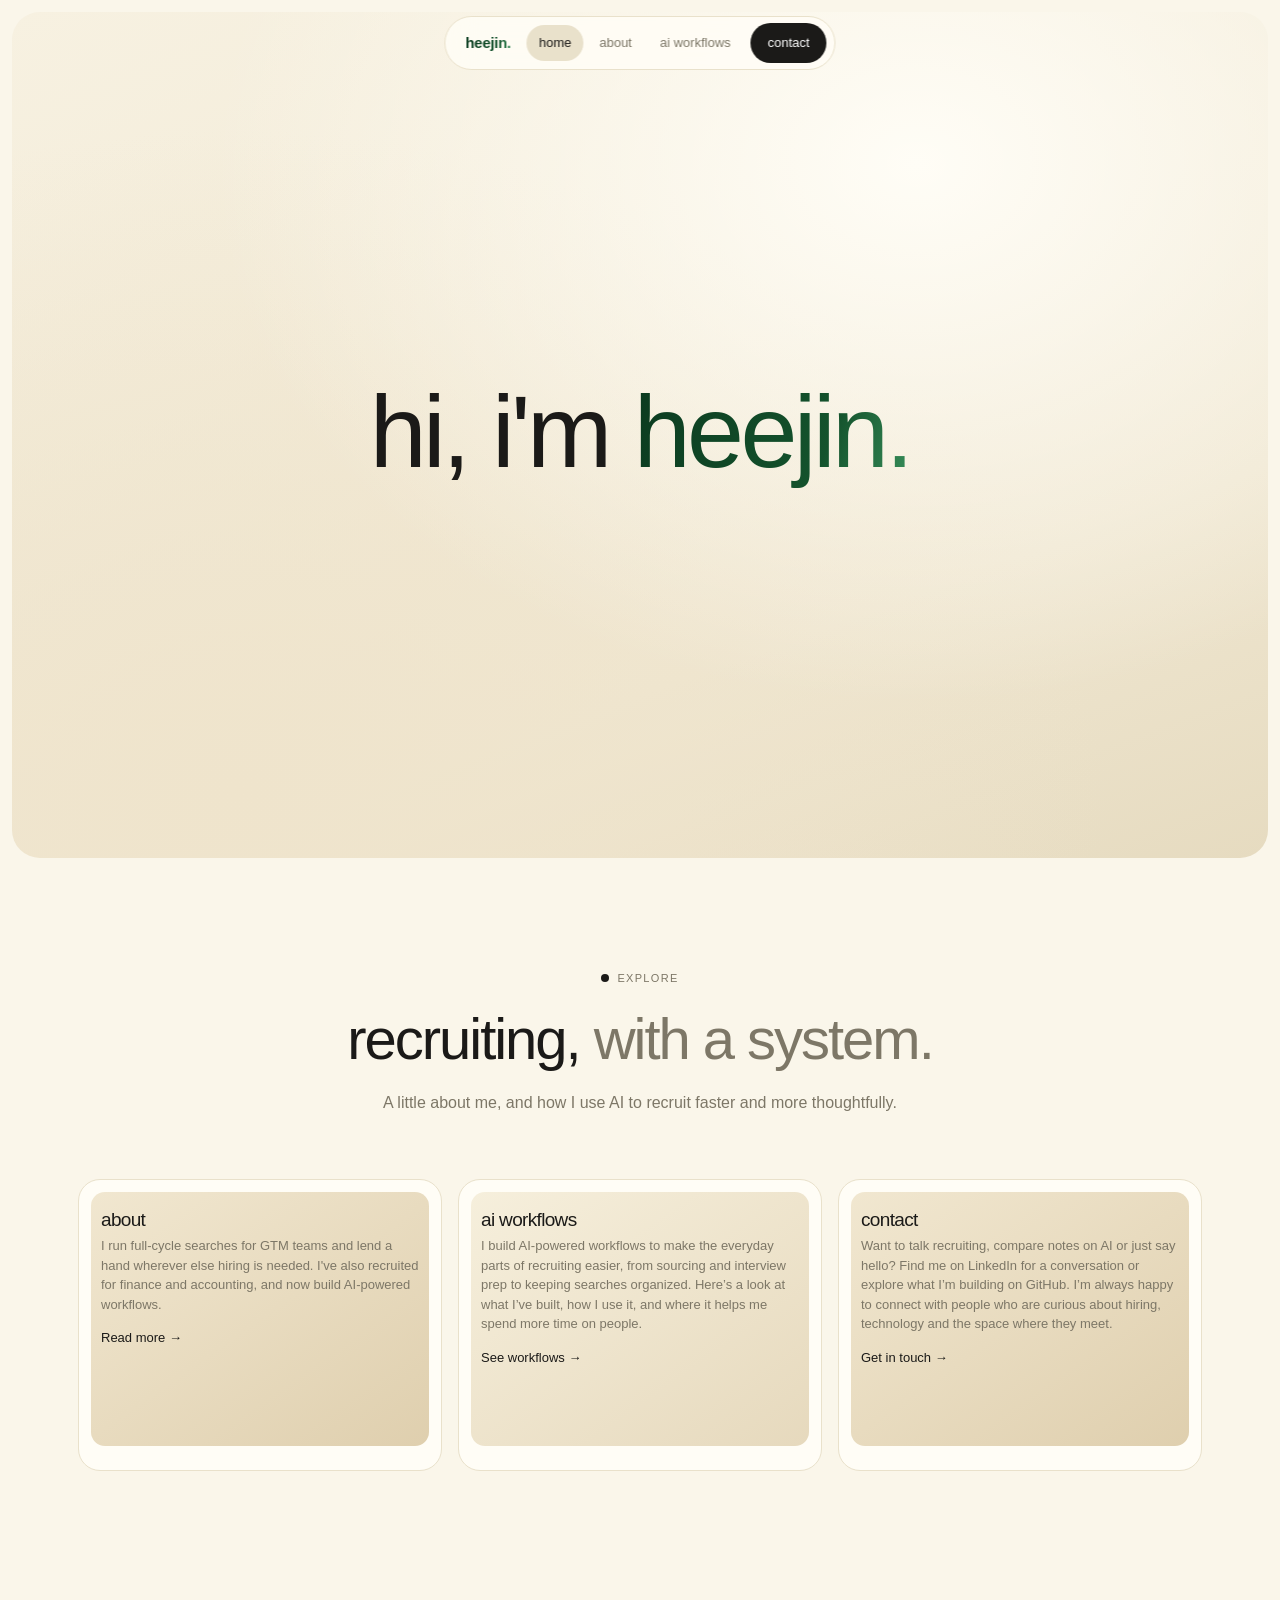
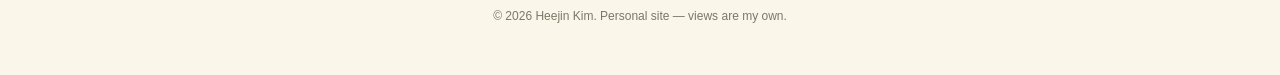
==== commit bb4559d2: "Add files via upload" ====
--- a/index.html
+++ b/index.html
@@ -16,7 +16,6 @@
   <a class="l on" href="index.html" aria-current="page">Home</a>
   <a class="l" href="about.html">About</a>
   <a class="l" href="ai-workflows.html">AI Workflows</a>
-  <a class="l" href="#">Candidates</a>
   <a class="btn dark" href="contact.html">Contact</a>
 </nav>
 
@@ -31,10 +30,9 @@
     <div class="eyebrow">Explore</div>
     <h2>Recruiting, <span>with a system.</span></h2>
     <p class="lede">A little about me, and how I use AI to recruit faster and more thoughtfully.</p>
-    <div class="three four">
+    <div class="three">
       <a class="c" href="about.html"><div class="ph tile" data-label=""><h3>About</h3><p>I run full-cycle searches for GTM teams and lend a hand wherever else hiring is needed. I've also recruited for finance and accounting, and now build AI-powered workflows.</p><span class="go">Read more →</span></div></a>
       <a class="c" href="ai-workflows.html"><div class="ph d2 tile" data-label=""><h3>AI Workflows</h3><p>I build AI-powered workflows to make the everyday parts of recruiting easier, from sourcing and interview prep to keeping searches organized. Here’s a look at what I’ve built, how I use it, and where it helps me spend more time on people.</p><span class="go">See workflows →</span></div></a>
-      <a class="c" href="#"><div class="ph d3 tile" data-label=""><h3>Candidates</h3><p>Resources to help you prepare and feel confident in the process.</p><span class="go">See resources →</span></div></a>
       <a class="c" href="contact.html"><div class="ph tile" data-label=""><h3>Contact</h3><p>Want to talk recruiting, compare notes on AI or just say hello? Find me on LinkedIn for a conversation or explore what I’m building on GitHub. I’m always happy to connect with people who are curious about hiring, technology and the space where they meet.</p><span class="go">Get in touch →</span></div></a>
     </div>
   </div>
--- a/style.css
+++ b/style.css
@@ -239,3 +239,10 @@
 
 /* about page title: same size as the section headings */
 .phead h1.sm{font-size:clamp(34px,5vw,58px)}
+
+/* about: focus/tools/location row spans the full width under photo + text */
+dl.facts{margin-top:56px;grid-template-columns:140px 1fr;border-bottom:1px solid var(--line)}
+dl.facts dt,dl.facts dd{padding:18px 0}
+dl.facts dt{padding-top:20px}
+dl.facts dd{font-size:14px}
+@media(max-width:600px){dl.facts{grid-template-columns:100px 1fr}}
